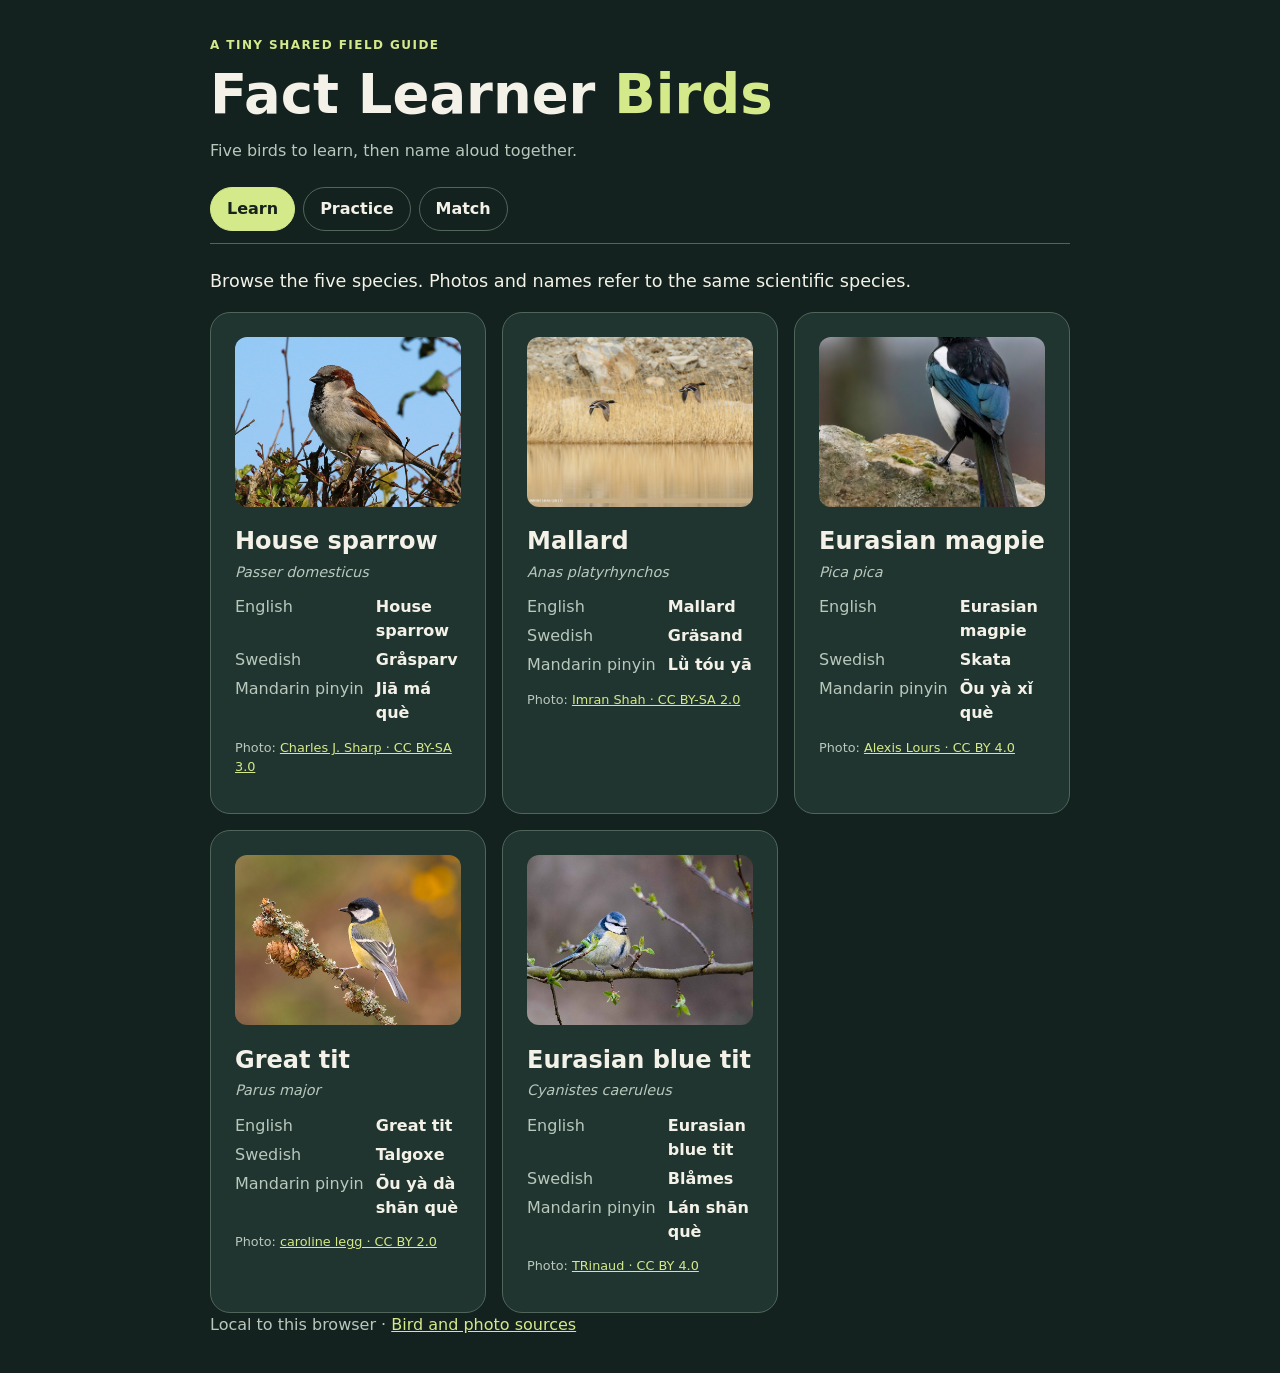
==== index.html @ 51694853 "Add five-bird Fact Learner slice" ====
<!doctype html><html lang="en"><head><meta charset="utf-8"><meta name="viewport" content="width=device-width,initial-scale=1,viewport-fit=cover"><meta name="theme-color" content="#14221f"><title>Fact Learner · Birds</title><link rel="stylesheet" href="style.css"></head><body><div class="shell"><header><p class="eyebrow">A tiny shared field guide</p><h1>Fact Learner <span>Birds</span></h1><p>Five birds to learn, then name aloud together.</p></header><nav aria-label="Main sections"><button data-tab="learn" aria-current="page">Learn</button><button data-tab="practice">Practice</button><button data-tab="match">Match</button></nav><main id="app"></main><footer>Local to this browser · <a href="credits.html">Bird and photo sources</a></footer></div><script src="app.js"></script></body></html>
---- style.css ----
:root{color-scheme:dark;--bg:#14221f;--surface:#20352f;--surface2:#294139;--line:#50665a;--text:#f4f2e8;--muted:#b9c8bd;--accent:#d4e989;--focus:#ffda7b}*{box-sizing:border-box}body{margin:0;background:var(--bg);color:var(--text);font:16px/1.5 system-ui,-apple-system,Segoe UI,sans-serif}button,input,select{font:inherit}button{cursor:pointer}button:focus-visible,input:focus-visible,select:focus-visible,a:focus-visible{outline:3px solid var(--focus);outline-offset:3px}.shell{max-width:940px;margin:auto;padding:calc(24px + env(safe-area-inset-top)) clamp(16px,4vw,40px) calc(36px + env(safe-area-inset-bottom))}header{margin-bottom:24px}.eyebrow{color:var(--accent);font-weight:700;text-transform:uppercase;letter-spacing:.12em;font-size:.75rem}h1{font-size:clamp(2rem,6vw,3.4rem);line-height:1.05;margin:.2em 0}h1 span{color:var(--accent)}header>p:last-child,footer,.muted{color:var(--muted)}nav{display:flex;gap:8px;border-bottom:1px solid var(--line);padding-bottom:12px;margin-bottom:24px}nav button{border:1px solid var(--line);background:transparent;color:var(--text);padding:9px 16px;border-radius:999px;font-weight:700}nav button[aria-current=page]{background:var(--accent);border-color:var(--accent);color:#16221b}.panel,.bird{background:var(--surface);border:1px solid var(--line);border-radius:20px;padding:clamp(16px,3vw,24px);margin-bottom:16px}.lead{font-size:1.1rem;margin-top:0}.grid{display:grid;grid-template-columns:repeat(auto-fit,minmax(240px,1fr));gap:16px}.bird{margin:0}.bird img,.hero-img{display:block;width:100%;aspect-ratio:4/3;object-fit:cover;border-radius:12px;background:var(--surface2)}.bird h2{margin:.7em 0 .1em}.meta{color:var(--muted);font-size:.9rem;margin:0 0 10px}.names{display:grid;grid-template-columns:auto 1fr;gap:5px 12px;margin:12px 0}.names dt{color:var(--muted)}.names dd{margin:0;font-weight:650}.credit{font-size:.8rem;color:var(--muted)}a{color:var(--accent)}.row{display:flex;flex-wrap:wrap;gap:10px;align-items:center}.row>*{flex:0 0 auto}.stack{display:grid;gap:12px}.btn{background:var(--accent);color:#17251f;border:1px solid var(--accent);padding:11px 16px;border-radius:11px;font-weight:700}.btn.secondary{background:var(--surface2);color:var(--text);border-color:var(--line)}.btn:disabled{opacity:.45;cursor:not-allowed}select,input{background:var(--surface2);color:var(--text);border:1px solid var(--line);border-radius:10px;padding:10px;max-width:100%}label{display:grid;gap:5px;font-weight:650}.hero-img{max-height:380px}.prompt{font-size:1.35rem;font-weight:750;margin:16px 0}.scores{display:grid;grid-template-columns:1fr 1fr;gap:10px}.score{background:var(--surface2);padding:15px;border-radius:14px;border:2px solid transparent}.score.turn{border-color:var(--accent)}.score strong{display:block;font-size:2rem;line-height:1.1}.badge{display:inline-block;border-radius:99px;background:var(--accent);color:#14221f;padding:2px 8px;font-size:.75rem;font-weight:800}.language{display:flex;gap:8px;align-items:center;flex-wrap:wrap;padding:10px 0;border-top:1px solid var(--line)}.language>span{min-width:82px;font-weight:700}.language .btn{padding:7px 10px}.language em{color:var(--muted)}.status{min-height:1.5em;color:var(--accent)}.small{font-size:.85rem}@media(max-width:530px){nav button{flex:1;padding:9px 7px}.scores{gap:6px}.score{padding:10px}.language>span{width:100%}.row .btn{flex:1 1 auto}.grid{grid-template-columns:1fr}}
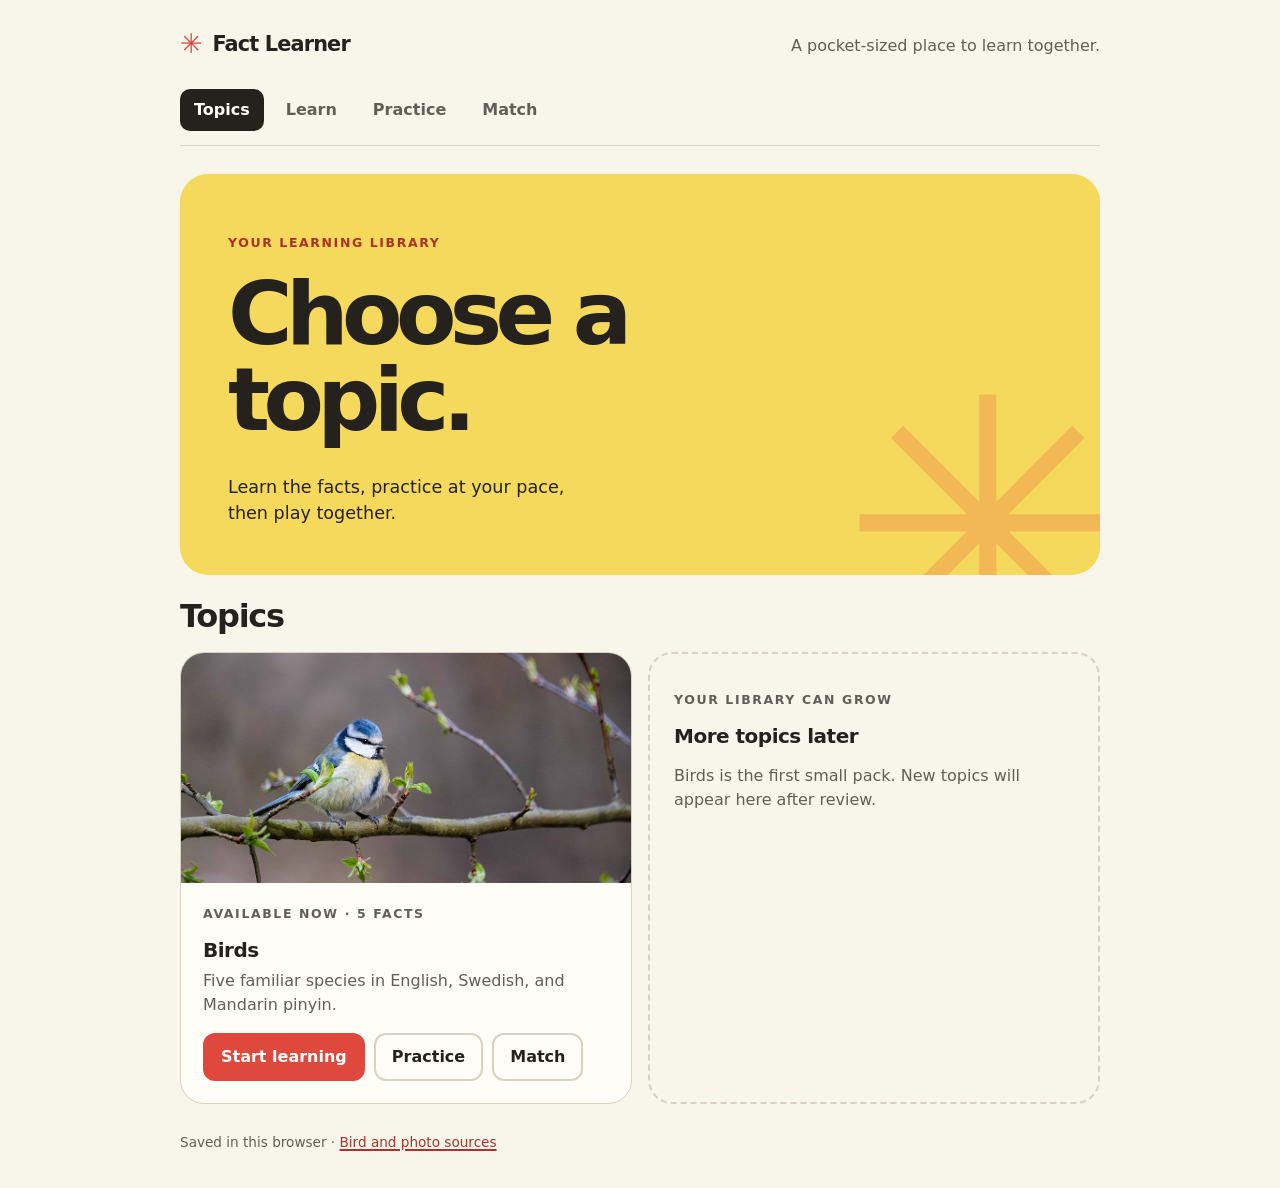
==== commit 7ad32861: "Add topic home and revise spoken Match design" ====
--- a/index.html
+++ b/index.html
@@ -1 +1,27 @@
-<!doctype html><html lang="en"><head><meta charset="utf-8"><meta name="viewport" content="width=device-width,initial-scale=1,viewport-fit=cover"><meta name="theme-color" content="#14221f"><title>Fact Learner · Birds</title><link rel="stylesheet" href="style.css"></head><body><div class="shell"><header><p class="eyebrow">A tiny shared field guide</p><h1>Fact Learner <span>Birds</span></h1><p>Five birds to learn, then name aloud together.</p></header><nav aria-label="Main sections"><button data-tab="learn" aria-current="page">Learn</button><button data-tab="practice">Practice</button><button data-tab="match">Match</button></nav><main id="app"></main><footer>Local to this browser · <a href="credits.html">Bird and photo sources</a></footer></div><script src="app.js"></script></body></html>
+<!doctype html>
+<html lang="en">
+<head>
+  <meta charset="utf-8">
+  <meta name="viewport" content="width=device-width,initial-scale=1,viewport-fit=cover">
+  <meta name="theme-color" content="#f8f5eb">
+  <title>Fact Learner</title>
+  <link rel="stylesheet" href="style.css">
+</head>
+<body>
+  <div class="shell">
+    <header class="site-header">
+      <div class="brand"><span class="brand-mark" aria-hidden="true">✳</span> Fact Learner</div>
+      <p>A pocket-sized place to learn together.</p>
+    </header>
+    <nav aria-label="Main sections">
+      <button data-tab="home">Topics</button>
+      <button data-tab="learn">Learn</button>
+      <button data-tab="practice">Practice</button>
+      <button data-tab="match">Match</button>
+    </nav>
+    <main id="app"></main>
+    <footer>Saved in this browser · <a href="credits.html">Bird and photo sources</a></footer>
+  </div>
+  <script src="app.js"></script>
+</body>
+</html>
--- a/style.css
+++ b/style.css
@@ -1 +1,18 @@
-:root{color-scheme:dark;--bg:#14221f;--surface:#20352f;--surface2:#294139;--line:#50665a;--text:#f4f2e8;--muted:#b9c8bd;--accent:#d4e989;--focus:#ffda7b}*{box-sizing:border-box}body{margin:0;background:var(--bg);color:var(--text);font:16px/1.5 system-ui,-apple-system,Segoe UI,sans-serif}button,input,select{font:inherit}button{cursor:pointer}button:focus-visible,input:focus-visible,select:focus-visible,a:focus-visible{outline:3px solid var(--focus);outline-offset:3px}.shell{max-width:940px;margin:auto;padding:calc(24px + env(safe-area-inset-top)) clamp(16px,4vw,40px) calc(36px + env(safe-area-inset-bottom))}header{margin-bottom:24px}.eyebrow{color:var(--accent);font-weight:700;text-transform:uppercase;letter-spacing:.12em;font-size:.75rem}h1{font-size:clamp(2rem,6vw,3.4rem);line-height:1.05;margin:.2em 0}h1 span{color:var(--accent)}header>p:last-child,footer,.muted{color:var(--muted)}nav{display:flex;gap:8px;border-bottom:1px solid var(--line);padding-bottom:12px;margin-bottom:24px}nav button{border:1px solid var(--line);background:transparent;color:var(--text);padding:9px 16px;border-radius:999px;font-weight:700}nav button[aria-current=page]{background:var(--accent);border-color:var(--accent);color:#16221b}.panel,.bird{background:var(--surface);border:1px solid var(--line);border-radius:20px;padding:clamp(16px,3vw,24px);margin-bottom:16px}.lead{font-size:1.1rem;margin-top:0}.grid{display:grid;grid-template-columns:repeat(auto-fit,minmax(240px,1fr));gap:16px}.bird{margin:0}.bird img,.hero-img{display:block;width:100%;aspect-ratio:4/3;object-fit:cover;border-radius:12px;background:var(--surface2)}.bird h2{margin:.7em 0 .1em}.meta{color:var(--muted);font-size:.9rem;margin:0 0 10px}.names{display:grid;grid-template-columns:auto 1fr;gap:5px 12px;margin:12px 0}.names dt{color:var(--muted)}.names dd{margin:0;font-weight:650}.credit{font-size:.8rem;color:var(--muted)}a{color:var(--accent)}.row{display:flex;flex-wrap:wrap;gap:10px;align-items:center}.row>*{flex:0 0 auto}.stack{display:grid;gap:12px}.btn{background:var(--accent);color:#17251f;border:1px solid var(--accent);padding:11px 16px;border-radius:11px;font-weight:700}.btn.secondary{background:var(--surface2);color:var(--text);border-color:var(--line)}.btn:disabled{opacity:.45;cursor:not-allowed}select,input{background:var(--surface2);color:var(--text);border:1px solid var(--line);border-radius:10px;padding:10px;max-width:100%}label{display:grid;gap:5px;font-weight:650}.hero-img{max-height:380px}.prompt{font-size:1.35rem;font-weight:750;margin:16px 0}.scores{display:grid;grid-template-columns:1fr 1fr;gap:10px}.score{background:var(--surface2);padding:15px;border-radius:14px;border:2px solid transparent}.score.turn{border-color:var(--accent)}.score strong{display:block;font-size:2rem;line-height:1.1}.badge{display:inline-block;border-radius:99px;background:var(--accent);color:#14221f;padding:2px 8px;font-size:.75rem;font-weight:800}.language{display:flex;gap:8px;align-items:center;flex-wrap:wrap;padding:10px 0;border-top:1px solid var(--line)}.language>span{min-width:82px;font-weight:700}.language .btn{padding:7px 10px}.language em{color:var(--muted)}.status{min-height:1.5em;color:var(--accent)}.small{font-size:.85rem}@media(max-width:530px){nav button{flex:1;padding:9px 7px}.scores{gap:6px}.score{padding:10px}.language>span{width:100%}.row .btn{flex:1 1 auto}.grid{grid-template-columns:1fr}}
+:root{color-scheme:light;--bg:#f8f5eb;--paper:#fffdf7;--ink:#25221e;--muted:#625e56;--red:#df493d;--red-dark:#ad3029;--yellow:#f5d95c;--line:#d9d2c3;--focus:#176a8b}
+*{box-sizing:border-box}
+body{margin:0;background:var(--bg);color:var(--ink);font:16px/1.5 Inter,ui-sans-serif,system-ui,-apple-system,Segoe UI,sans-serif}
+button,input,select{font:inherit}button{cursor:pointer}
+button:focus-visible,input:focus-visible,select:focus-visible,a:focus-visible,summary:focus-visible{outline:3px solid var(--focus);outline-offset:3px}
+.shell{max-width:1000px;margin:auto;padding:calc(24px + env(safe-area-inset-top)) clamp(16px,4vw,40px) calc(36px + env(safe-area-inset-bottom))}
+.site-header{display:flex;align-items:baseline;justify-content:space-between;gap:16px;margin-bottom:24px}
+.site-header p{margin:0;color:var(--muted)}.brand{font-size:1.3rem;font-weight:850;letter-spacing:-.04em}.brand-mark{color:var(--red);font-size:1.7rem;vertical-align:-.08em;margin-right:.15em}
+nav{display:flex;gap:8px;margin-bottom:28px;border-bottom:1px solid var(--line);padding-bottom:14px}
+nav button{border:0;background:transparent;color:var(--muted);padding:9px 14px;border-radius:10px;font-weight:750}
+nav button[aria-current=page]{background:var(--ink);color:var(--paper)}
+h1,h2,h3,p{overflow-wrap:break-word}h1{font-size:clamp(2.5rem,8vw,5.5rem);line-height:.98;letter-spacing:-.075em;margin:.2em 0 .35em}h2{font-size:clamp(1.45rem,3vw,2rem);line-height:1.12;letter-spacing:-.04em;margin:0 0 .4em}h3{font-size:1.25rem;line-height:1.2;letter-spacing:-.025em;margin:.7em 0 .2em}.eyebrow{color:var(--red-dark);font-size:.78rem;font-weight:850;letter-spacing:.13em;text-transform:uppercase}.lead{font-size:1.1rem;color:var(--muted);max-width:65ch;margin:.4em 0 1.4em}.muted,footer,.meta,.credit{color:var(--muted)}.small{font-size:.88rem}
+.hero{background:var(--yellow);border-radius:28px;padding:clamp(22px,5vw,48px);margin-bottom:24px;position:relative;overflow:hidden}.hero::after{content:"✳";position:absolute;right:-.1em;bottom:-.37em;font-size:clamp(10rem,30vw,22rem);line-height:1;color:rgba(223,73,61,.23);pointer-events:none}.hero>*{position:relative;z-index:1}.hero p:last-child{max-width:32ch;font-size:1.1rem;margin-bottom:0}
+.topic-grid,.grid{display:grid;grid-template-columns:repeat(auto-fit,minmax(250px,1fr));gap:16px}.topic{background:var(--paper);border:1px solid var(--line);border-radius:24px;overflow:hidden}.topic img{display:block;width:100%;height:230px;object-fit:cover}.topic-body{padding:22px}.topic-body p{color:var(--muted);margin:.4em 0 1em}.topic-body .eyebrow{margin:0}.topic-actions{display:flex;gap:9px;flex-wrap:wrap}.coming{border:2px dashed var(--line);background:transparent;padding:24px;min-height:180px}.coming p{color:var(--muted)}
+.panel,.bird{background:var(--paper);border:1px solid var(--line);border-radius:24px;padding:clamp(18px,3vw,28px);margin-bottom:16px}.bird{margin:0}.bird img,.hero-img{display:block;width:100%;aspect-ratio:4/3;object-fit:cover;border-radius:16px;background:#e9e5d7}.bird img{aspect-ratio:5/4}.meta{font-size:.9rem;margin:0 0 12px}.names{display:grid;grid-template-columns:minmax(110px,auto) 1fr;gap:6px 14px;margin:16px 0}.names dt{color:var(--muted)}.names dd{margin:0;font-weight:750}.credit{font-size:.82rem;margin-bottom:0}a{color:var(--red-dark);text-decoration-thickness:1.5px;text-underline-offset:2px}
+.row{display:flex;flex-wrap:wrap;gap:10px;align-items:center}.stack{display:grid;gap:16px}.btn{display:inline-flex;align-items:center;justify-content:center;min-height:44px;background:var(--red);color:white;border:2px solid var(--red);padding:10px 16px;border-radius:12px;font-weight:800;text-decoration:none}.btn:hover{background:var(--red-dark);border-color:var(--red-dark)}.btn.secondary{background:transparent;color:var(--ink);border-color:var(--line)}.btn.secondary:hover{background:#f1ede3;border-color:var(--ink)}.btn:disabled{opacity:.48;cursor:not-allowed}input,select{background:white;color:var(--ink);border:1px solid #8b8479;border-radius:10px;padding:10px;max-width:100%}label{display:grid;gap:5px;font-weight:700}.prompt{font-size:clamp(1.3rem,3vw,1.7rem);font-weight:800;letter-spacing:-.03em;margin:0}.progress{display:inline-block;background:var(--yellow);padding:6px 12px;border-radius:99px;font-size:.86rem;font-weight:800}.practice-top{justify-content:space-between}
+.scores{display:grid;grid-template-columns:1fr 1fr;gap:10px}.score{background:#f1ede3;padding:16px;border-radius:16px;border:2px solid transparent}.score.turn{border-color:var(--red);background:#fff0eb}.score strong{display:block;font-size:2.3rem;line-height:1.1}.badge{display:inline-block;border-radius:99px;background:var(--red);color:white;padding:3px 9px;font-size:.73rem;font-weight:850;margin-bottom:6px}.language{display:flex;gap:8px;align-items:center;flex-wrap:wrap;padding:12px 0;border-top:1px solid var(--line)}.language>span{min-width:125px;font-weight:800}.language .btn{padding:7px 11px}.language em{color:var(--muted)}.status{min-height:1.5em;color:var(--red-dark);font-weight:700}.match-photo{position:relative}.match-photo .hero-img{max-height:400px}.photo-label{display:inline-block;background:var(--yellow);padding:5px 10px;border-radius:8px;font-weight:800;margin-bottom:10px}.section-head{margin:0 0 18px}footer{font-size:.85rem;margin-top:28px}
+@media(max-width:600px){.site-header{display:block}.site-header p{margin:.2em 0 0}nav{gap:3px}nav button{flex:1;padding:9px 4px;font-size:.86rem}.scores{gap:7px}.score{padding:11px}.language>span{width:100%}.row .btn{flex:1 1 auto}.grid,.topic-grid{grid-template-columns:1fr}.hero{min-height:230px}.topic img{height:200px}}
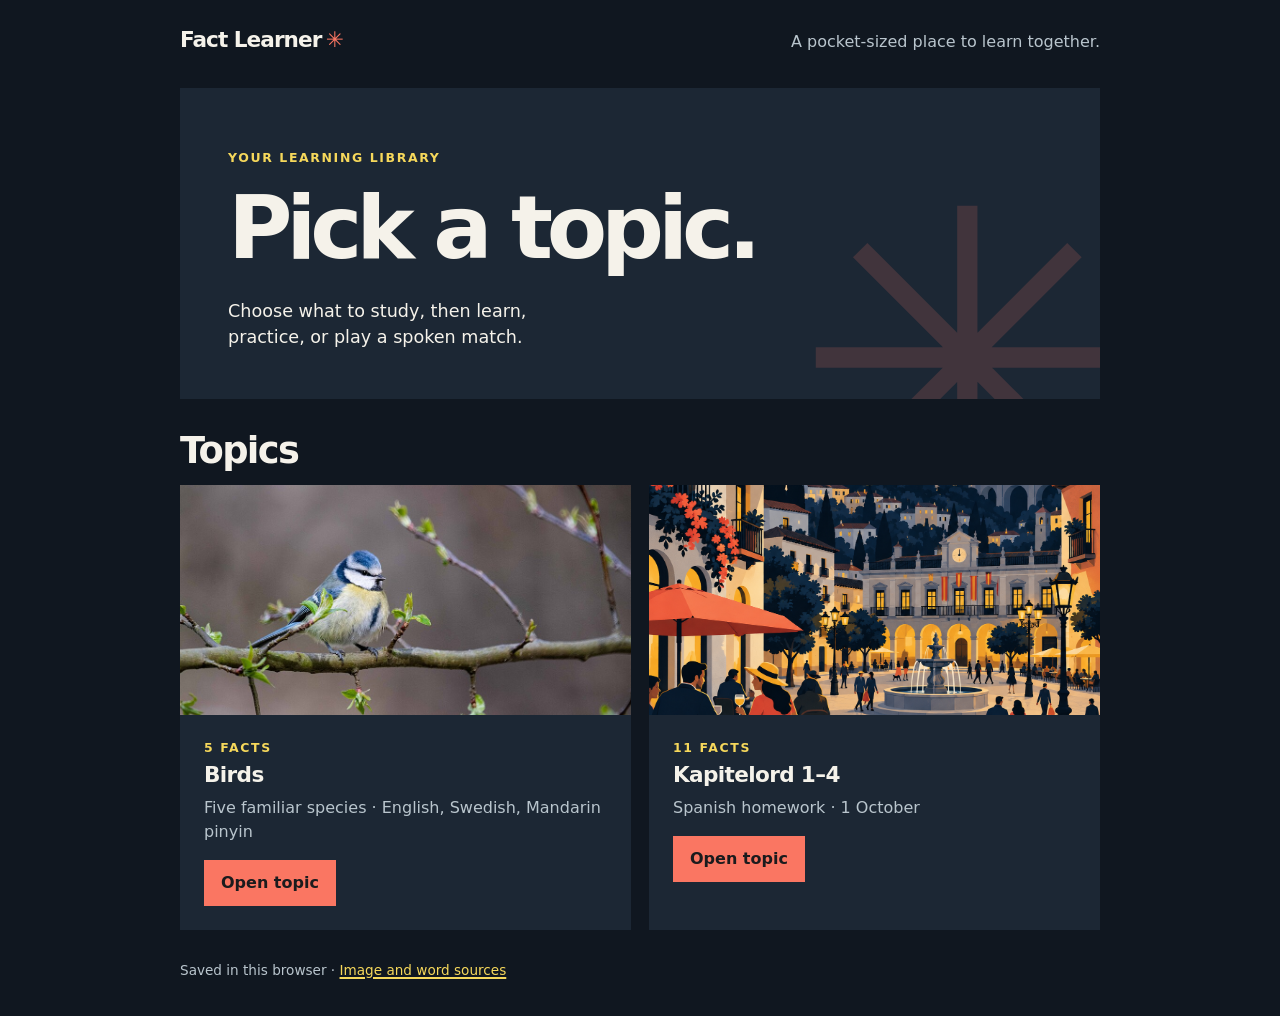
==== commit 19245035: "Add topic-first dark layout and Spanish homework" ====
--- a/index.html
+++ b/index.html
@@ -3,24 +3,15 @@
 <head>
   <meta charset="utf-8">
   <meta name="viewport" content="width=device-width,initial-scale=1,viewport-fit=cover">
-  <meta name="theme-color" content="#f8f5eb">
+  <meta name="theme-color" content="#101720">
   <title>Fact Learner</title>
   <link rel="stylesheet" href="style.css">
 </head>
 <body>
   <div class="shell">
-    <header class="site-header">
-      <div class="brand"><span class="brand-mark" aria-hidden="true">✳</span> Fact Learner</div>
-      <p>A pocket-sized place to learn together.</p>
-    </header>
-    <nav aria-label="Main sections">
-      <button data-tab="home">Topics</button>
-      <button data-tab="learn">Learn</button>
-      <button data-tab="practice">Practice</button>
-      <button data-tab="match">Match</button>
-    </nav>
+    <header class="site-header"><div class="brand">Fact Learner<span aria-hidden="true">✳</span></div><p>A pocket-sized place to learn together.</p></header>
     <main id="app"></main>
-    <footer>Saved in this browser · <a href="credits.html">Bird and photo sources</a></footer>
+    <footer>Saved in this browser · <a href="credits.html">Image and word sources</a></footer>
   </div>
   <script src="app.js"></script>
 </body>
--- a/style.css
+++ b/style.css
@@ -1,18 +1,14 @@
-:root{color-scheme:light;--bg:#f8f5eb;--paper:#fffdf7;--ink:#25221e;--muted:#625e56;--red:#df493d;--red-dark:#ad3029;--yellow:#f5d95c;--line:#d9d2c3;--focus:#176a8b}
+:root{color-scheme:dark;--bg:#101720;--surface:#1c2734;--surface2:#283748;--text:#f5f2ea;--muted:#b9c5cd;--yellow:#f6d85b;--coral:#fa7662;--focus:#8bd8ff}
 *{box-sizing:border-box}
-body{margin:0;background:var(--bg);color:var(--ink);font:16px/1.5 Inter,ui-sans-serif,system-ui,-apple-system,Segoe UI,sans-serif}
+body{margin:0;background:var(--bg);color:var(--text);font:16px/1.5 Inter,ui-sans-serif,system-ui,-apple-system,Segoe UI,sans-serif}
 button,input,select{font:inherit}button{cursor:pointer}
-button:focus-visible,input:focus-visible,select:focus-visible,a:focus-visible,summary:focus-visible{outline:3px solid var(--focus);outline-offset:3px}
+button:focus-visible,input:focus-visible,select:focus-visible,a:focus-visible{outline:3px solid var(--focus);outline-offset:3px}
 .shell{max-width:1000px;margin:auto;padding:calc(24px + env(safe-area-inset-top)) clamp(16px,4vw,40px) calc(36px + env(safe-area-inset-bottom))}
-.site-header{display:flex;align-items:baseline;justify-content:space-between;gap:16px;margin-bottom:24px}
-.site-header p{margin:0;color:var(--muted)}.brand{font-size:1.3rem;font-weight:850;letter-spacing:-.04em}.brand-mark{color:var(--red);font-size:1.7rem;vertical-align:-.08em;margin-right:.15em}
-nav{display:flex;gap:8px;margin-bottom:28px;border-bottom:1px solid var(--line);padding-bottom:14px}
-nav button{border:0;background:transparent;color:var(--muted);padding:9px 14px;border-radius:10px;font-weight:750}
-nav button[aria-current=page]{background:var(--ink);color:var(--paper)}
-h1,h2,h3,p{overflow-wrap:break-word}h1{font-size:clamp(2.5rem,8vw,5.5rem);line-height:.98;letter-spacing:-.075em;margin:.2em 0 .35em}h2{font-size:clamp(1.45rem,3vw,2rem);line-height:1.12;letter-spacing:-.04em;margin:0 0 .4em}h3{font-size:1.25rem;line-height:1.2;letter-spacing:-.025em;margin:.7em 0 .2em}.eyebrow{color:var(--red-dark);font-size:.78rem;font-weight:850;letter-spacing:.13em;text-transform:uppercase}.lead{font-size:1.1rem;color:var(--muted);max-width:65ch;margin:.4em 0 1.4em}.muted,footer,.meta,.credit{color:var(--muted)}.small{font-size:.88rem}
-.hero{background:var(--yellow);border-radius:28px;padding:clamp(22px,5vw,48px);margin-bottom:24px;position:relative;overflow:hidden}.hero::after{content:"✳";position:absolute;right:-.1em;bottom:-.37em;font-size:clamp(10rem,30vw,22rem);line-height:1;color:rgba(223,73,61,.23);pointer-events:none}.hero>*{position:relative;z-index:1}.hero p:last-child{max-width:32ch;font-size:1.1rem;margin-bottom:0}
-.topic-grid,.grid{display:grid;grid-template-columns:repeat(auto-fit,minmax(250px,1fr));gap:16px}.topic{background:var(--paper);border:1px solid var(--line);border-radius:24px;overflow:hidden}.topic img{display:block;width:100%;height:230px;object-fit:cover}.topic-body{padding:22px}.topic-body p{color:var(--muted);margin:.4em 0 1em}.topic-body .eyebrow{margin:0}.topic-actions{display:flex;gap:9px;flex-wrap:wrap}.coming{border:2px dashed var(--line);background:transparent;padding:24px;min-height:180px}.coming p{color:var(--muted)}
-.panel,.bird{background:var(--paper);border:1px solid var(--line);border-radius:24px;padding:clamp(18px,3vw,28px);margin-bottom:16px}.bird{margin:0}.bird img,.hero-img{display:block;width:100%;aspect-ratio:4/3;object-fit:cover;border-radius:16px;background:#e9e5d7}.bird img{aspect-ratio:5/4}.meta{font-size:.9rem;margin:0 0 12px}.names{display:grid;grid-template-columns:minmax(110px,auto) 1fr;gap:6px 14px;margin:16px 0}.names dt{color:var(--muted)}.names dd{margin:0;font-weight:750}.credit{font-size:.82rem;margin-bottom:0}a{color:var(--red-dark);text-decoration-thickness:1.5px;text-underline-offset:2px}
-.row{display:flex;flex-wrap:wrap;gap:10px;align-items:center}.stack{display:grid;gap:16px}.btn{display:inline-flex;align-items:center;justify-content:center;min-height:44px;background:var(--red);color:white;border:2px solid var(--red);padding:10px 16px;border-radius:12px;font-weight:800;text-decoration:none}.btn:hover{background:var(--red-dark);border-color:var(--red-dark)}.btn.secondary{background:transparent;color:var(--ink);border-color:var(--line)}.btn.secondary:hover{background:#f1ede3;border-color:var(--ink)}.btn:disabled{opacity:.48;cursor:not-allowed}input,select{background:white;color:var(--ink);border:1px solid #8b8479;border-radius:10px;padding:10px;max-width:100%}label{display:grid;gap:5px;font-weight:700}.prompt{font-size:clamp(1.3rem,3vw,1.7rem);font-weight:800;letter-spacing:-.03em;margin:0}.progress{display:inline-block;background:var(--yellow);padding:6px 12px;border-radius:99px;font-size:.86rem;font-weight:800}.practice-top{justify-content:space-between}
-.scores{display:grid;grid-template-columns:1fr 1fr;gap:10px}.score{background:#f1ede3;padding:16px;border-radius:16px;border:2px solid transparent}.score.turn{border-color:var(--red);background:#fff0eb}.score strong{display:block;font-size:2.3rem;line-height:1.1}.badge{display:inline-block;border-radius:99px;background:var(--red);color:white;padding:3px 9px;font-size:.73rem;font-weight:850;margin-bottom:6px}.language{display:flex;gap:8px;align-items:center;flex-wrap:wrap;padding:12px 0;border-top:1px solid var(--line)}.language>span{min-width:125px;font-weight:800}.language .btn{padding:7px 11px}.language em{color:var(--muted)}.status{min-height:1.5em;color:var(--red-dark);font-weight:700}.match-photo{position:relative}.match-photo .hero-img{max-height:400px}.photo-label{display:inline-block;background:var(--yellow);padding:5px 10px;border-radius:8px;font-weight:800;margin-bottom:10px}.section-head{margin:0 0 18px}footer{font-size:.85rem;margin-top:28px}
-@media(max-width:600px){.site-header{display:block}.site-header p{margin:.2em 0 0}nav{gap:3px}nav button{flex:1;padding:9px 4px;font-size:.86rem}.scores{gap:7px}.score{padding:11px}.language>span{width:100%}.row .btn{flex:1 1 auto}.grid,.topic-grid{grid-template-columns:1fr}.hero{min-height:230px}.topic img{height:200px}}
+.site-header{display:flex;align-items:baseline;justify-content:space-between;gap:18px;margin-bottom:32px}.site-header p{margin:0;color:var(--muted)}.brand{font-weight:900;letter-spacing:-.045em;font-size:1.35rem}.brand span{color:var(--coral);padding-left:.2em}
+h1{font-size:clamp(2.6rem,8vw,5.5rem);line-height:.98;letter-spacing:-.07em;margin:.2em 0 .3em}h2{font-size:clamp(1.6rem,4vw,2.3rem);line-height:1.08;letter-spacing:-.045em;margin:0 0 .4em}h3{font-size:1.35rem;line-height:1.15;letter-spacing:-.03em;margin:.25em 0}p,h1,h2,h3{overflow-wrap:break-word}.eyebrow{color:var(--yellow);font-weight:850;font-size:.78rem;letter-spacing:.13em;text-transform:uppercase}.lead{font-size:1.1rem;color:var(--muted);max-width:64ch;margin:.5em 0 1.5em}.muted,.meta,.credit,footer{color:var(--muted)}.small{font-size:.88rem}
+.hero{background:var(--surface);padding:clamp(24px,5vw,48px);margin-bottom:32px;position:relative;overflow:hidden}.hero:after{content:'✳';color:rgba(250,118,98,.16);font-size:clamp(12rem,36vw,26rem);line-height:1;position:absolute;right:-.1em;bottom:-.42em;pointer-events:none}.hero>*{position:relative;z-index:1}.hero p:last-child{max-width:34ch;font-size:1.1rem;margin-bottom:0}
+.topic-grid,.grid{display:grid;grid-template-columns:repeat(auto-fit,minmax(260px,1fr));gap:18px}.topic,.panel,.bird{background:var(--surface)}.topic{overflow:hidden}.topic img{display:block;width:100%;height:230px;object-fit:cover}.topic-body{padding:24px}.topic-body p{color:var(--muted);margin:.5em 0 1em}.topic-body .eyebrow{color:var(--yellow);margin:0}.topic-actions,.row{display:flex;flex-wrap:wrap;gap:10px;align-items:center}.topic-actions{margin-top:18px}.panel,.bird{padding:clamp(18px,3vw,28px);margin-bottom:18px}.bird{margin:0}.bird img,.hero-img{display:block;width:100%;aspect-ratio:4/3;object-fit:cover;background:var(--surface2)}.bird img{aspect-ratio:5/4}.meta{font-size:.9rem;margin:0 0 12px}.names{display:grid;grid-template-columns:minmax(110px,auto) 1fr;gap:6px 14px;margin:16px 0}.names dt{color:var(--muted)}.names dd{margin:0;font-weight:750}.credit{font-size:.82rem;margin-bottom:0}a{color:var(--yellow);text-decoration-thickness:1.5px;text-underline-offset:2px}
+.btn{display:inline-flex;align-items:center;justify-content:center;min-height:46px;background:var(--coral);color:#1b1b1d;border:0;padding:10px 17px;font-weight:850;text-decoration:none}.btn:hover{background:#ff9a82}.btn.secondary{background:var(--surface2);color:var(--text)}.btn.secondary:hover{background:#36495d}.btn.quiet{background:transparent;color:var(--muted);padding-left:0}.btn:disabled{opacity:.45;cursor:not-allowed}input,select{background:var(--surface2);color:var(--text);border:0;padding:11px;max-width:100%}label{display:grid;gap:6px;font-weight:750}.stack{display:grid;gap:18px}.progress{display:inline-block;background:var(--yellow);color:#171c22;padding:5px 10px;font-size:.84rem;font-weight:850}.topic-nav{display:flex;gap:8px;flex-wrap:wrap;margin:14px 0 28px}.topic-nav .btn{min-height:40px}.back{color:var(--muted);background:none;border:0;padding:4px 0;margin-bottom:18px;font-weight:750}.back:hover{color:var(--text)}
+.scores{display:grid;grid-template-columns:1fr 1fr;gap:10px}.score{background:var(--surface2);padding:16px}.score.turn{background:#50383c}.score strong{display:block;font-size:2.4rem;line-height:1.1}.badge{display:inline-block;background:var(--coral);color:#1b1b1d;padding:3px 8px;font-size:.73rem;font-weight:850;margin-bottom:7px}.language{display:flex;gap:8px;align-items:center;flex-wrap:wrap;padding:15px 0}.language:nth-child(even){background:var(--surface2)}.language>span{min-width:135px;font-weight:800}.language .btn{padding:7px 11px}.language em{color:var(--muted)}.status{min-height:1.5em;color:var(--yellow);font-weight:750}.match-photo .hero-img{max-height:400px}.photo-label{display:inline-block;background:var(--yellow);color:#171c22;padding:5px 9px;font-weight:800;margin-bottom:10px}
+.practice-view .shell{max-width:none;padding:0;min-height:100dvh}.practice-view .site-header,.practice-view footer{display:none}.practice-shell{max-width:760px;min-height:100dvh;margin:auto;padding:calc(18px + env(safe-area-inset-top)) clamp(18px,4vw,40px) calc(22px + env(safe-area-inset-bottom));display:flex;flex-direction:column;gap:16px}.practice-head{display:flex;align-items:center;justify-content:space-between;gap:12px}.practice-head .back{margin:0}.practice-shell .hero-img{max-height:min(43vh,460px);min-height:180px}.practice-prompt{font-size:clamp(1.5rem,5vw,2.6rem);font-weight:850;letter-spacing:-.04em;line-height:1.12;margin:0}.practice-reveal{background:var(--surface);padding:18px}.practice-actions{display:flex;gap:10px;flex-wrap:wrap;margin-top:auto}.practice-actions .btn{flex:1 1 150px}.practice-count{color:var(--muted);font-weight:750}footer{font-size:.85rem;margin-top:30px}
+@media(max-width:600px){.site-header{display:block}.site-header p{margin:.2em 0 0}.topic-grid,.grid{grid-template-columns:1fr}.topic img{height:190px}.scores{gap:7px}.score{padding:11px}.language>span{width:100%}.row .btn{flex:1 1 auto}.topic-nav .btn{flex:1 1 auto}}
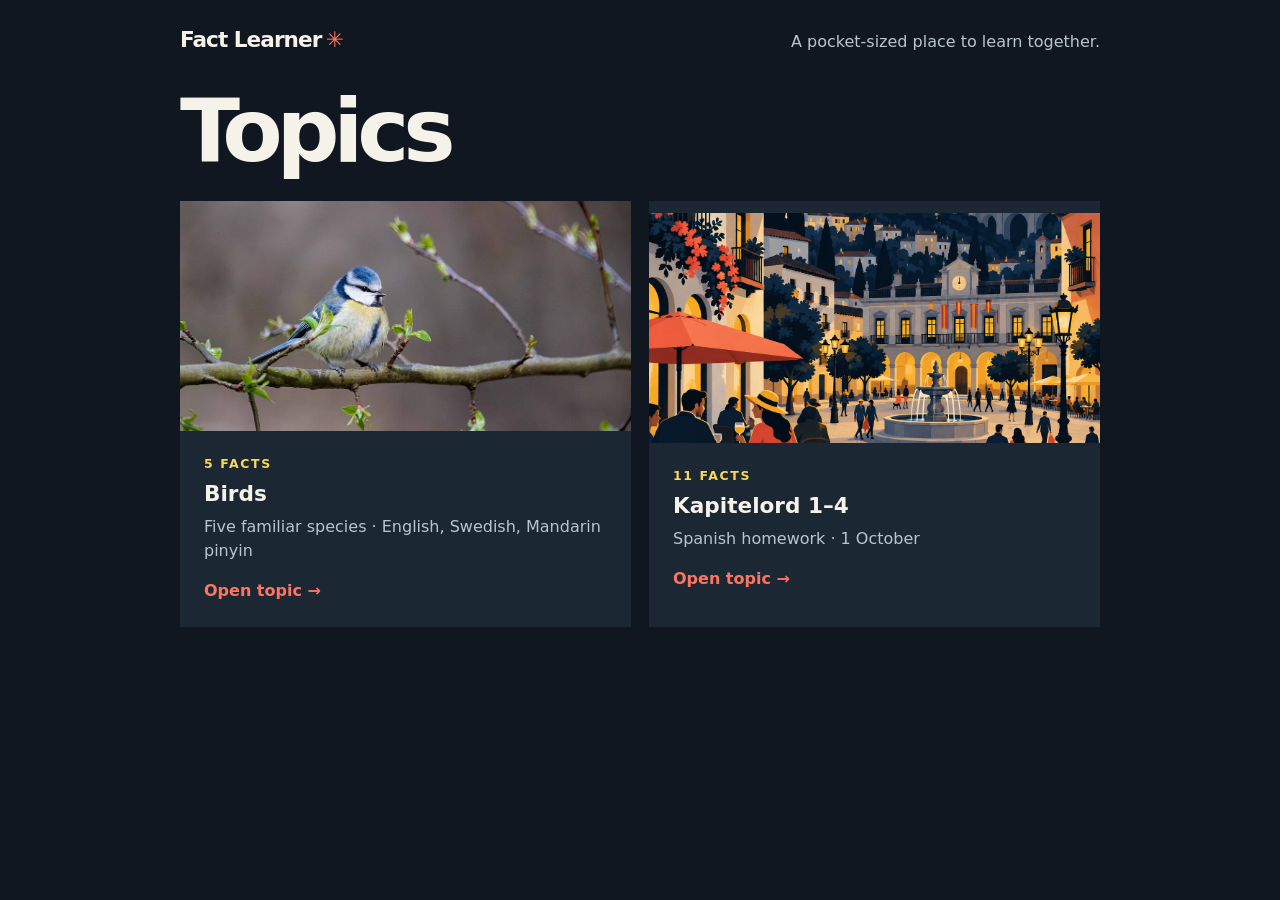
==== commit 885cab58: "Refine topics and practice session flow" ====
--- a/index.html
+++ b/index.html
@@ -11,7 +11,6 @@
   <div class="shell">
     <header class="site-header"><div class="brand">Fact Learner<span aria-hidden="true">✳</span></div><p>A pocket-sized place to learn together.</p></header>
     <main id="app"></main>
-    <footer>Saved in this browser · <a href="credits.html">Image and word sources</a></footer>
   </div>
   <script src="app.js"></script>
 </body>
--- a/style.css
+++ b/style.css
@@ -8,6 +8,7 @@
 h1{font-size:clamp(2.6rem,8vw,5.5rem);line-height:.98;letter-spacing:-.07em;margin:.2em 0 .3em}h2{font-size:clamp(1.6rem,4vw,2.3rem);line-height:1.08;letter-spacing:-.045em;margin:0 0 .4em}h3{font-size:1.35rem;line-height:1.15;letter-spacing:-.03em;margin:.25em 0}p,h1,h2,h3{overflow-wrap:break-word}.eyebrow{color:var(--yellow);font-weight:850;font-size:.78rem;letter-spacing:.13em;text-transform:uppercase}.lead{font-size:1.1rem;color:var(--muted);max-width:64ch;margin:.5em 0 1.5em}.muted,.meta,.credit,footer{color:var(--muted)}.small{font-size:.88rem}
 .hero{background:var(--surface);padding:clamp(24px,5vw,48px);margin-bottom:32px;position:relative;overflow:hidden}.hero:after{content:'✳';color:rgba(250,118,98,.16);font-size:clamp(12rem,36vw,26rem);line-height:1;position:absolute;right:-.1em;bottom:-.42em;pointer-events:none}.hero>*{position:relative;z-index:1}.hero p:last-child{max-width:34ch;font-size:1.1rem;margin-bottom:0}
 .topic-grid,.grid{display:grid;grid-template-columns:repeat(auto-fit,minmax(260px,1fr));gap:18px}.topic,.panel,.bird{background:var(--surface)}.topic{overflow:hidden}.topic img{display:block;width:100%;height:230px;object-fit:cover}.topic-body{padding:24px}.topic-body p{color:var(--muted);margin:.5em 0 1em}.topic-body .eyebrow{color:var(--yellow);margin:0}.topic-actions,.row{display:flex;flex-wrap:wrap;gap:10px;align-items:center}.topic-actions{margin-top:18px}.panel,.bird{padding:clamp(18px,3vw,28px);margin-bottom:18px}.bird{margin:0}.bird img,.hero-img{display:block;width:100%;aspect-ratio:4/3;object-fit:cover;background:var(--surface2)}.bird img{aspect-ratio:5/4}.meta{font-size:.9rem;margin:0 0 12px}.names{display:grid;grid-template-columns:minmax(110px,auto) 1fr;gap:6px 14px;margin:16px 0}.names dt{color:var(--muted)}.names dd{margin:0;font-weight:750}.credit{font-size:.82rem;margin-bottom:0}a{color:var(--yellow);text-decoration-thickness:1.5px;text-underline-offset:2px}
+.topic{display:block;width:100%;padding:0;border:0;color:var(--text);text-align:left;cursor:pointer}.topic:hover{background:var(--surface2)}.topic:focus-visible{outline:3px solid var(--focus);outline-offset:3px}.topic-body{display:grid;gap:8px}.topic-title{font-size:1.35rem;font-weight:850;line-height:1.15}.topic-subtitle{color:var(--muted)}.topic-open{color:var(--coral);font-weight:850;margin-top:8px}
 .btn{display:inline-flex;align-items:center;justify-content:center;min-height:46px;background:var(--coral);color:#1b1b1d;border:0;padding:10px 17px;font-weight:850;text-decoration:none}.btn:hover{background:#ff9a82}.btn.secondary{background:var(--surface2);color:var(--text)}.btn.secondary:hover{background:#36495d}.btn.quiet{background:transparent;color:var(--muted);padding-left:0}.btn:disabled{opacity:.45;cursor:not-allowed}input,select{background:var(--surface2);color:var(--text);border:0;padding:11px;max-width:100%}label{display:grid;gap:6px;font-weight:750}.stack{display:grid;gap:18px}.progress{display:inline-block;background:var(--yellow);color:#171c22;padding:5px 10px;font-size:.84rem;font-weight:850}.topic-nav{display:flex;gap:8px;flex-wrap:wrap;margin:14px 0 28px}.topic-nav .btn{min-height:40px}.back{color:var(--muted);background:none;border:0;padding:4px 0;margin-bottom:18px;font-weight:750}.back:hover{color:var(--text)}
 .scores{display:grid;grid-template-columns:1fr 1fr;gap:10px}.score{background:var(--surface2);padding:16px}.score.turn{background:#50383c}.score strong{display:block;font-size:2.4rem;line-height:1.1}.badge{display:inline-block;background:var(--coral);color:#1b1b1d;padding:3px 8px;font-size:.73rem;font-weight:850;margin-bottom:7px}.language{display:flex;gap:8px;align-items:center;flex-wrap:wrap;padding:15px 0}.language:nth-child(even){background:var(--surface2)}.language>span{min-width:135px;font-weight:800}.language .btn{padding:7px 11px}.language em{color:var(--muted)}.status{min-height:1.5em;color:var(--yellow);font-weight:750}.match-photo .hero-img{max-height:400px}.photo-label{display:inline-block;background:var(--yellow);color:#171c22;padding:5px 9px;font-weight:800;margin-bottom:10px}
 .practice-view .shell{max-width:none;padding:0;min-height:100dvh}.practice-view .site-header,.practice-view footer{display:none}.practice-shell{max-width:760px;min-height:100dvh;margin:auto;padding:calc(18px + env(safe-area-inset-top)) clamp(18px,4vw,40px) calc(22px + env(safe-area-inset-bottom));display:flex;flex-direction:column;gap:16px}.practice-head{display:flex;align-items:center;justify-content:space-between;gap:12px}.practice-head .back{margin:0}.practice-shell .hero-img{max-height:min(43vh,460px);min-height:180px}.practice-prompt{font-size:clamp(1.5rem,5vw,2.6rem);font-weight:850;letter-spacing:-.04em;line-height:1.12;margin:0}.practice-reveal{background:var(--surface);padding:18px}.practice-actions{display:flex;gap:10px;flex-wrap:wrap;margin-top:auto}.practice-actions .btn{flex:1 1 150px}.practice-count{color:var(--muted);font-weight:750}footer{font-size:.85rem;margin-top:30px}
